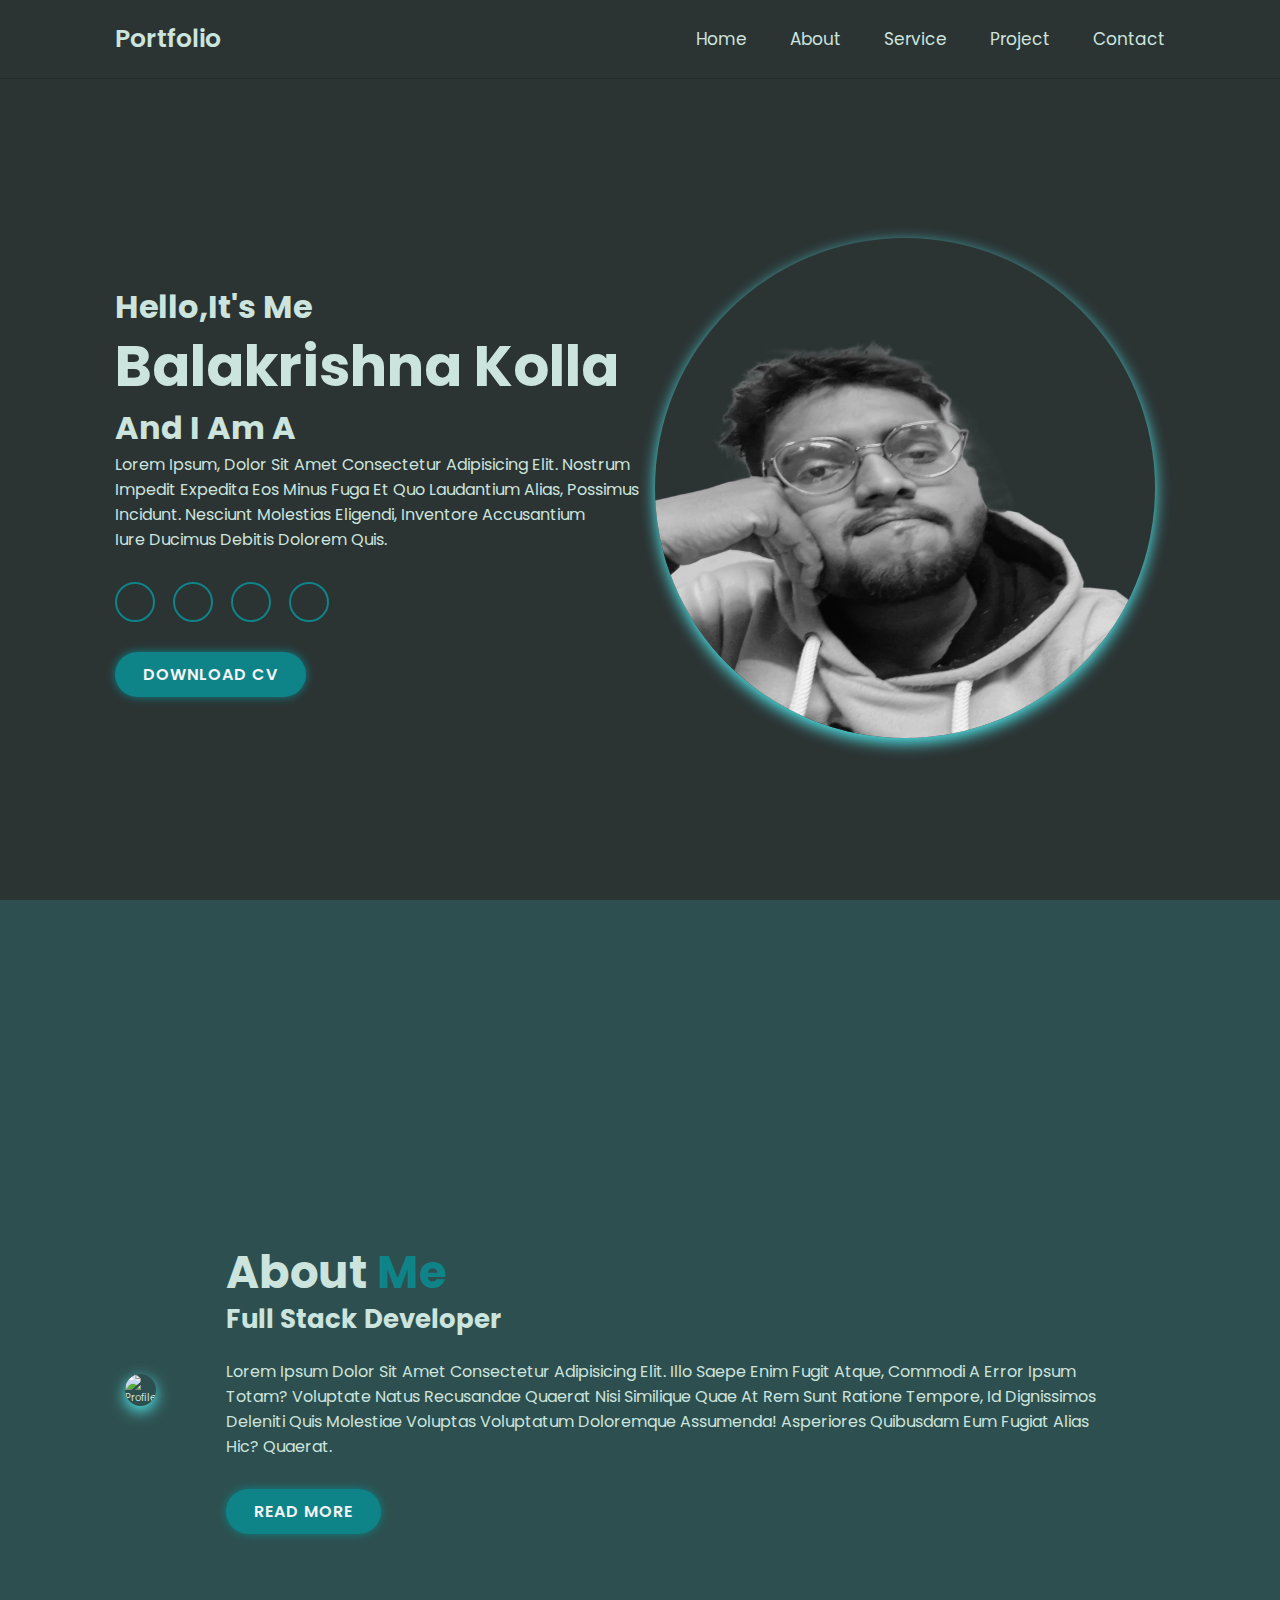
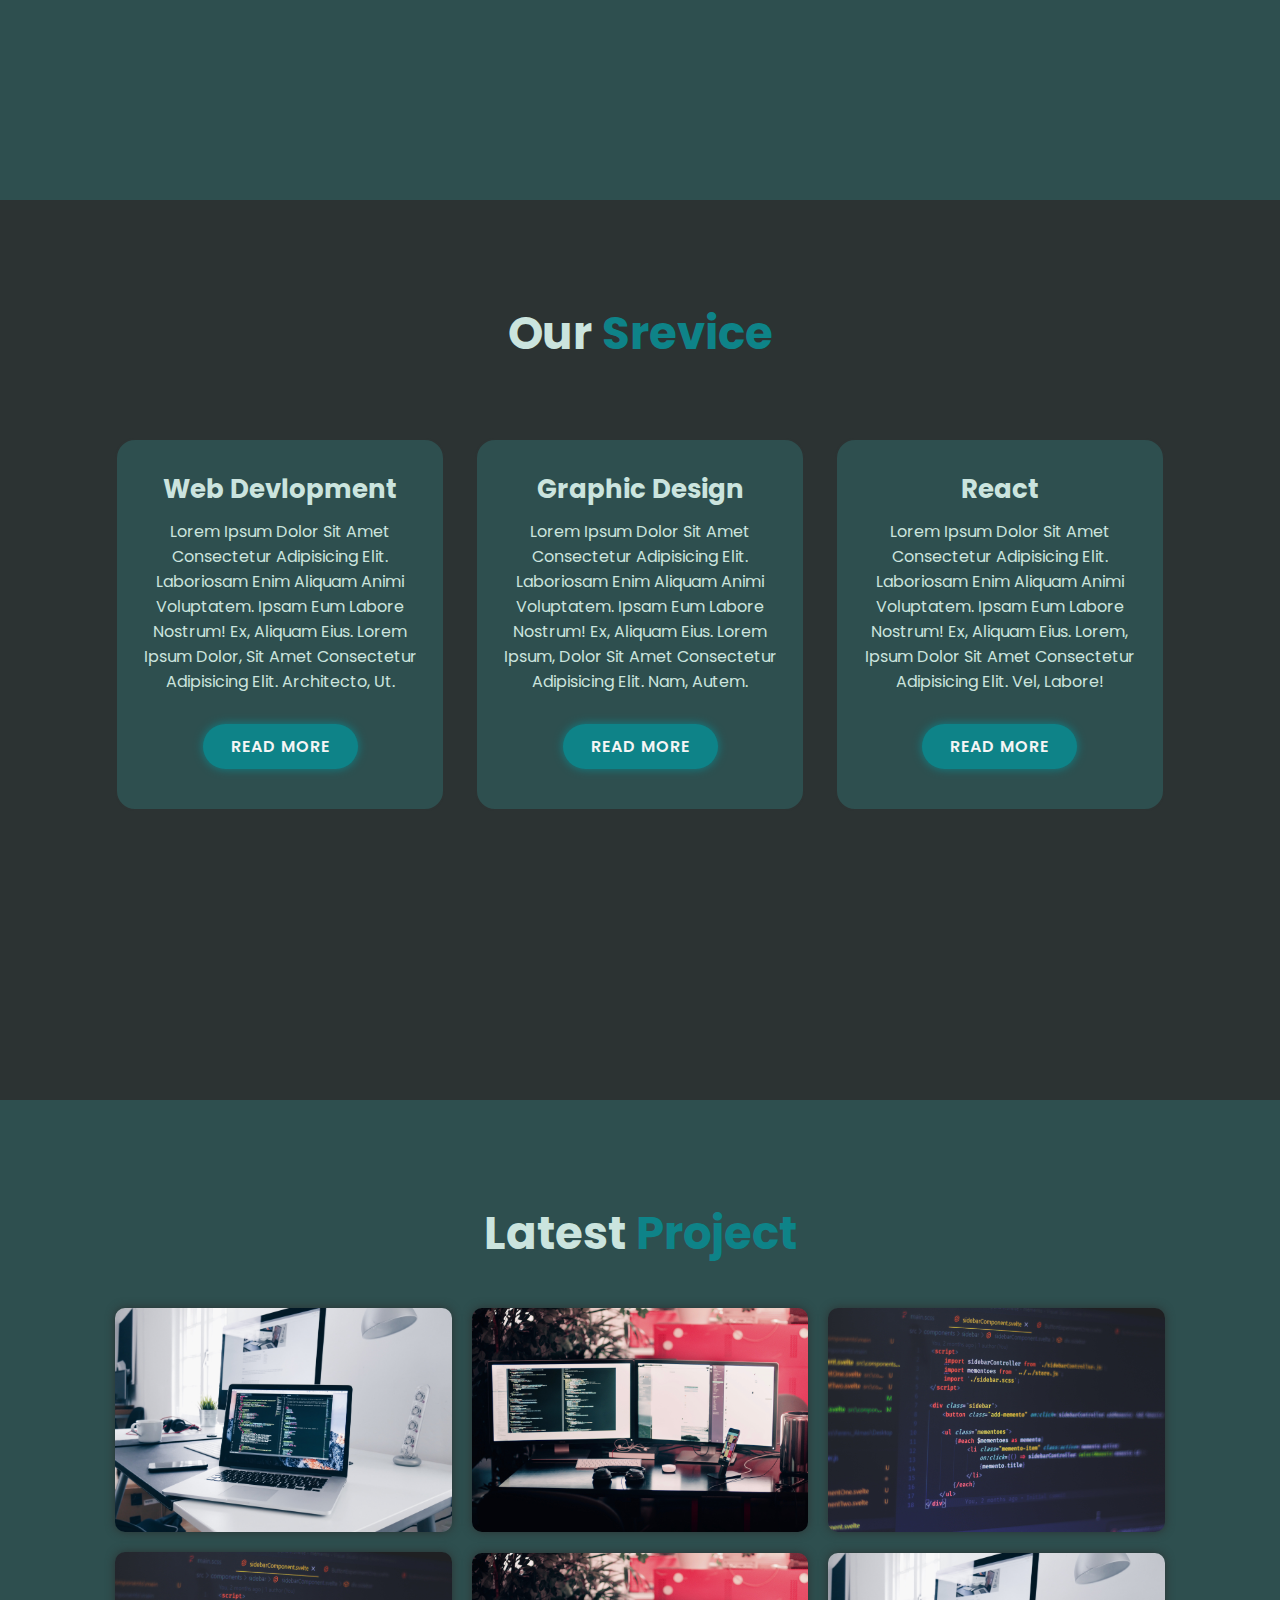
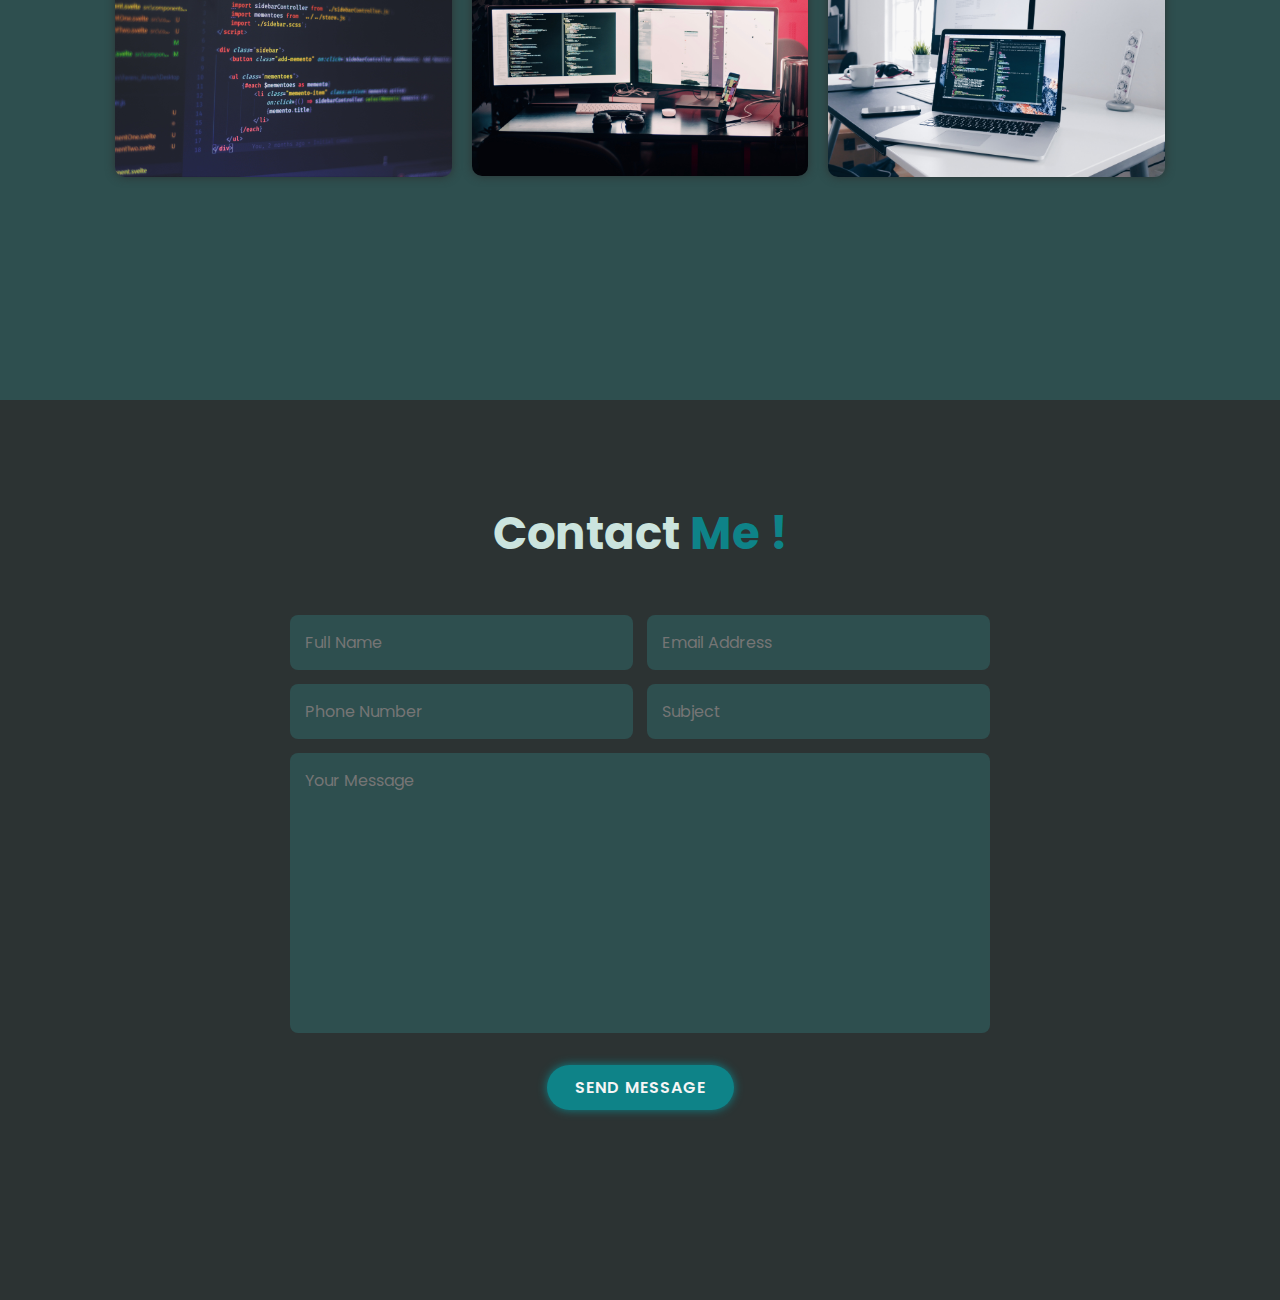
==== index.html @ 428c7adb "Add files via upload" ====
<!DOCTYPE html>
<!--[if lt IE 7]>      <html class="no-js lt-ie9 lt-ie8 lt-ie7"> <![endif]-->
<!--[if IE 7]>         <html class="no-js lt-ie9 lt-ie8"> <![endif]-->
<!--[if IE 8]>         <html class="no-js lt-ie9"> <![endif]-->
<!--[if gt IE 8]>      <html class="no-js"> <!![endif]-->
<html>
  <head>
    <meta charset="utf-8" />
    <meta http-equiv="X-UA-Compatible" content="IE=edge" />
    <title>Portfolio website</title>
    <meta name="description" content="" />
    <meta name="viewport" content="width=device-width, initial-scale=1" />
    <link rel="stylesheet" href="./style/style.css" />
    <link
      rel="stylesheet"
      href="https://unicons.iconscout.com/release/v4.0.0/css/line.css"
    />
    <link
      href="https://unpkg.com/boxicons@2.1.4/css/boxicons.min.css"
      rel="stylesheet"
    />
  </head>
  <body>
    <!-- header-section -->
    <header class="header">
      <a href="" class="logo">Portfolio</a>
      <!-- hamburger menu -->
      <i class="uil uil-bars" id="menu"></i>

      <nav class="navbar">
        <a href="#home">home</a>
        <a href="#about">about</a>
        <a href="#service">service</a>
        <a href="#project">project</a>
        <a href="#contact">contact</a>
      </nav>
    </header>

    <!-- home-section -->
    <section id="home" class="home">
      <div class="home-content">
        <h3>hello,it's me</h3>
        <h1>balakrishna kolla</h1>
        <h3>and i am a <span class="multiple-text"></span></h3>
        <p>
          Lorem ipsum, dolor sit amet consectetur adipisicing elit. Nostrum
          impedit expedita eos minus fuga et quo laudantium alias, possimus
          incidunt. Nesciunt molestias eligendi, inventore accusantium<br />
          iure ducimus debitis dolorem quis.
        </p>
        <div class="social-media">
          <a href="" target="blank"><i class="uil uil-facebook-f"></i></a>
          <a href="https://www.instagram.com/bala02670" target="blank"
            ><i class="uil uil-instagram"></i
          ></a>
          <a href="https://www.youtube.com/@Notail_" target="blank"
            ><i class="uil uil-youtube"></i
          ></a>
          <a href="https://github.com/Bala8866" target="blank"
            ><i class="uil uil-github"></i
          ></a>
        </div>
        <a
          href="./download cv/White Simple Student Cv Resume.pdf"
          target="blank"
          class="btn"
          >download cv</a
        >
      </div>
      <div class="home-image">
        <img src="./images/black.png" alt=" image" />
      </div>
    </section>

    <!-- about section  -->
    <section class="about" id="about">
      <div class="about-image">
        <img src="./images/profile.png" alt="profile" />
      </div>
      <div class="about-content">
        <h2 class="heading">about <span>me</span></h2>
        <h3>full stack developer</h3>
        <p>
          Lorem ipsum dolor sit amet consectetur adipisicing elit. Illo saepe
          enim fugit atque, commodi a error ipsum totam? Voluptate natus
          recusandae quaerat nisi similique quae at rem sunt ratione tempore, id
          dignissimos deleniti quis molestiae voluptas voluptatum doloremque
          assumenda! Asperiores quibusdam eum fugiat alias hic? Quaerat.
        </p>
        <a href="" class="btn">read more</a>
      </div>
    </section>
    <!-- srevice section  -->
    <section class="service" id="service">
      <h2 class="heading">our <span>srevice</span></h2>
      <div class="service-container">
        <!-- box-1 -->
        <div class="service-box">
          <i class="uil uil-brackets-curly"></i>
          <h3>web devlopment</h3>
          <p>
            Lorem ipsum dolor sit amet consectetur adipisicing elit. Laboriosam
            enim aliquam animi voluptatem. Ipsam eum labore nostrum! Ex, aliquam
            eius. Lorem ipsum dolor, sit amet consectetur adipisicing elit.
            Architecto, ut.
          </p>
          <a href="" class="btn">read more</a>
        </div>
        <!-- box-2 -->
        <div class="service-box">
          <i class="uil uil-scenery"></i>
          <h3>graphic design</h3>
          <p>
            Lorem ipsum dolor sit amet consectetur adipisicing elit. Laboriosam
            enim aliquam animi voluptatem. Ipsam eum labore nostrum! Ex, aliquam
            eius. Lorem ipsum, dolor sit amet consectetur adipisicing elit. Nam,
            autem.
          </p>
          <a href="" class="btn">read more</a>
        </div>
        <!-- box-3 -->
        <div class="service-box">
          <i class="uil uil-react"></i>
          <h3>react</h3>
          <p>
            Lorem ipsum dolor sit amet consectetur adipisicing elit. Laboriosam
            enim aliquam animi voluptatem. Ipsam eum labore nostrum! Ex, aliquam
            eius. Lorem, ipsum dolor sit amet consectetur adipisicing elit. Vel,
            labore!
          </p>
          <a href="" class="btn">read more</a>
        </div>
      </div>
    </section>

    <!-- protfolio section -->
    <section class="project" id="project">
      <h2 class="heading">latest <span>project</span></h2>
      <div class="project-container">
        <!-- box-1 -->
        <div class="project-box">
          <img src="./images/image1.jpg" alt="" />
          <div class="project-layer">
            <h3>web devlopment</h3>
            <p>
              Lorem ipsum dolor sit amet consectetur adipisicing elit. Ducimus,
              ipsam.
            </p>
            <a href=""><i class="uil uil-external-link-alt"></i></a>
          </div>
        </div>
        <!-- box-2 -->
        <div class="project-box">
          <img src="./images/image2.jpg" alt="" />
          <div class="project-layer">
            <h3>web devlopment</h3>
            <p>
              Lorem ipsum dolor sit amet consectetur adipisicing elit. Ducimus,
              ipsam.
            </p>
            <a href=""><i class="uil uil-external-link-alt"></i></a>
          </div>
        </div>
        <!-- box-3 -->
        <div class="project-box">
          <img src="./images/image3.jpg" alt="" />
          <div class="project-layer">
            <h3>web devlopment</h3>
            <p>
              Lorem ipsum dolor sit amet consectetur adipisicing elit. Ducimus,
              ipsam.
            </p>
            <a href=""><i class="uil uil-external-link-alt"></i></a>
          </div>
        </div>
        <!-- box-4 -->
        <div class="project-box">
          <img src="./images/image3.jpg" alt="" />
          <div class="project-layer">
            <h3>web devlopment</h3>
            <p>
              Lorem ipsum dolor sit amet consectetur adipisicing elit. Ducimus,
              ipsam.
            </p>
            <a href=""><i class="uil uil-external-link-alt"></i></a>
          </div>
        </div>
        <!-- box-5 -->
        <div class="project-box">
          <img src="./images/image2.jpg" alt="" />
          <div class="project-layer">
            <h3>web devlopment</h3>
            <p>
              Lorem ipsum dolor sit amet consectetur adipisicing elit. Ducimus,
              ipsam.
            </p>
            <a href=""><i class="uil uil-external-link-alt"></i></a>
          </div>
        </div>
        <!-- box-6 -->
        <div class="project-box">
          <img src="./images/image1.jpg" alt="" />
          <div class="project-layer">
            <h3>web devlopment</h3>
            <p>
              Lorem ipsum dolor sit amet consectetur adipisicing elit. Ducimus,
              ipsam.
            </p>
            <a href=""><i class="uil uil-external-link-alt"></i></a>
          </div>
        </div>
      </div>
    </section>

    <!-- contact-section -->
    <section class="contact" id="contact">
      <h2 class="heading">contact <span>me !</span></h2>
      <form action="1.php" method="POST">
        <div class="input-box">
          <input type="text"  name="full-name" placeholder="full name" />
          <input type="email" name="email"  placeholder="email address" />
        </div>
        <div class="input-box">
          <input type="int"  name="mobile" placeholder="phone number" />
          <input type="text" name="subject" placeholder="subject" />
        </div>
        <textarea
          name="message"
          id=""
          cols="30"
          rows="10"
          placeholder="your message"
        ></textarea>
        <input type="submit" value="send message" class="btn" />
      </form>
    </section>

    <!-- scroll animation -->
    <script src="https://unpkg.com/scrollreveal"></script>

    <!-- typed js -->
    <script src="https://cdn.jsdelivr.net/npm/typed.js@2.0.12"></script>

    <script src="./javascript/main.js" async defer></script>
  </body>
</html>
---- style/style.css ----
@import url("https://fonts.googleapis.com/css2?family=Poppins:wght@400;500;600;700&display=swap");

* {
  margin: 0;
  padding: 0;
  box-sizing: border-box;
  text-decoration: none;
  border: none;
  outline: none;
  scroll-behavior: smooth;
  text-transform: capitalize;
  font-family: "Poppins", sans-serif;
}

:root {
  --bg-color: #2c3333;
  --sec-bg-color: #2e4f4f;
  --text-color: #cbe4de;
  --main-color: #0e8388;
}
html {
  font-size: 62.5%;
}

body {
  background: var(--bg-color);
  color: var(--text-color);
}
section {
  min-height: 100vh;
  padding: 10rem 9% 2rem;
}

.header {
  position: fixed;
  top: 0;
  left: 0;
  width: 100%;
  padding: 2rem 9%;
  background-color: var(--bg-color);
  display: flex;
  justify-content: space-between;
  align-items: center;
  z-index: 100;
}
.header.sticky {
  border-bottom: 0.1rem solid rgba(0, 0, 0, 0.2);
}
.logo {
  font-size: 2.5rem;
  color: var(--text-color);
  font-weight: 600;
  cursor: pointer;
}

.navbar a {
  font-size: 1.7rem;
  color: var(--text-color);
  margin-left: 4rem;
}

.navbar a:hover {
  color: white;
}

#menu {
  font-size: 3.6rem;
  color: var(--text-color);
  display: none;
}
/* home-section */
.home {
  display: flex;
  justify-content: center;
  align-items: center;
}
.home-content h3 {
  font-size: 3.2rem;
  font-weight: 700;
}
.home-content:nth-of-type(2) {
  margin-bottom: 2rem;
}
span {
  color: var(--main-color);
}
.home-content h1 {
  font-size: 5.6rem;
  font-size: 700;
  line-height: 1.3;
}
.home-content p {
  font-size: 1.6rem;
}
.social-media a {
  display: inline-flex;
  justify-content: center;
  align-items: center;
  width: 4rem;
  height: 4rem;
  background: transparent;
  border: 0.2rem solid var(--main-color);
  border-radius: 50%;
  font-size: 2rem;
  color: var(--text-color);
  margin: 3rem 1.5rem 3rem 0;
  transition: 0.5s ease;
}
.social-media a:hover {
  background: var(--main-color);
  color: white;
  box-shadow: 0 0 1rem var(--main-color);
}
.home-image img {
  width: 500px;
  height: 500px;
  border-radius: 50%;
  box-shadow: hsl(182, 84%, 63%) 0px 5px 15px;
  margin: 10px;
  animation: floatImage 4s ease-in-out infinite;
}
@keyframes floatImage {
  0% {
    transform: translateY(0);
  }
  50% {
    transform: translateY(-2.4rem);
  }
  100% {
    transform: translateY(0);
  }
}
.btn {
  display: inline-block;
  padding: 1rem 2.8rem;
  background: var(--main-color);
  border-radius: 4rem;
  box-shadow: 0 0 1rem var(--main-color);
  font-size: 1.6rem;
  color: whitesmoke;
  letter-spacing: 0.1rem;
  font-weight: 600;
  text-transform: uppercase;
}
.btn:hover {
  box-shadow: none;
}
/* about section */
.about {
  display: flex;
  justify-content: center;
  align-items: center;
  gap: 2rem;
  background: var(--sec-bg-color);
}
.about-image img {
  width: 500px;
  height: 500px;
  border-radius: 50%;
  box-shadow: hsl(182, 84%, 63%) 0px 5px 15px;
  margin: 10px;
}
.heading {
  text-align: center;
  font-size: 4.5rem;
}
.about-content {
  padding: 4rem;
}
.about-content h2 {
  text-align: left;
  line-height: 1.2;
}
.about-content h3 {
  font-size: 2.6rem;
}
.about-content p {
  font-size: 1.6rem;
  margin: 2rem 0 3rem;
}
/* service */
.service .heading {
  margin-bottom: 7rem;
}

.service h2 {
  margin-bottom: 2rem;
}
.service-container {
  display: flex;
  justify-content: center;
  align-items: center;
  flex-wrap: wrap;
  gap: 3rem;
}
.service-container .service-box {
  flex: 1 1 30rem;
  background: var(--sec-bg-color);
  padding: 3rem 2rem 4rem;
  border-radius: 2rem;
  text-align: center;
  border: 0.2rem solid var(--bg-color);
  transition: 0.5s ease;
}
.service-container .service-box:hover {
  box-shadow: var(--main-color) 0px 5px 15px;
  transform: scale(1.02);
}

.service-box i {
  font-size: 7rem;
  color: var(--main-color);
}
.service-box h3 {
  font-size: 2.6rem;
}
.service-box p {
  font-size: 1.6rem;
  margin: 1rem 0 3rem;
}

/* project -section */
.project {
  background: var(--sec-bg-color);
}
.project h2 {
  margin-bottom: 4rem;
}
.project-container {
  display: grid;
  grid-template-columns: repeat(3, 1fr);
  align-items: center;
  gap: 2rem;
  margin-bottom: 5rem;
}
.project-container .project-box {
  position: relative;
  border-radius: 1rem;
  box-shadow: 0 0 1rem var(--bg-color);
  overflow: hidden;
  display: flex;
}
.project-box img {
  width: 100%;
  transition: 0.5s ease;
}
.project-box:hover img {
  transform: scale(1.1);
}

.project-box .project-layer {
  position: absolute;
  bottom: 0;
  left: 0;
  width: 100%;
  height: 100%;
  background: linear-gradient(rgba(0, 0, 0, 0.1), var(--main-color));
  display: flex;
  justify-content: center;
  align-items: center;
  flex-direction: column;
  text-align: center;
  padding: 0 4rem;
  transform: translateY(100%);
  transition: 0.5s ease;
}
.project-box:hover .project-layer {
  transform: translateY(0%);
}

.project-layer h3 {
  font-size: 3rem;
}

.project-layer p {
  font-size: 1.6rem;
  margin: 0.3rem 0 3rem;
}

.project-layer a {
  display: inline-flex;
  justify-content: center;
  align-items: center;
  width: 5rem;
  height: 5rem;
  background: var(--text-color);
  border-radius: 50%;
}
.project-layer a i {
  font-size: 2rem;
  color: var(--sec-bg-color);
}
/* contact - section */

.contact h2 {
  margin-bottom: 4rem;
}

.contact form {
  max-width: 70rem;
  margin: 1rem auto;
  text-align: center;
  margin-bottom: 3rem;
}

.contact form .input-box {
  display: flex;
  justify-content: space-between;
  flex-wrap: wrap;
}
.contact form .input-box input,
.contact form textarea {
  width: 100%;
  padding: 1.5rem;
  font-size: 1.6rem;
  color: var(--text-color);
  background-color: var(--sec-bg-color);
  border-radius: 0.8rem;
  margin: 0.7rem 0;
}
.contact form .input-box input {
  width: 49%;
}
.contact form textarea {
  resize: none;
}
.contact form .btn {
  margin-top: 2rem;
  cursor: pointer;
}

/* breakdown points */

@media (max-width: 1200px) {
  html {
    font-size: 55%;
  }
}

@media (max-width: 991px) {
  .header {
    padding: 2rem 3%;
  }

  section {
    padding: 10rem 3% 2rem;
  }

  .service {
    padding: 7rem;
  }
  .project {
    padding-bottom: 7rem;
  }

  .contact {
    min-height: auto;
  }
}

@media (max-width: 894px) {
  #menu {
    display: block;
  }
  .navbar {
    position: absolute;
    top: 100%;
    left: 0;
    width: 100%;
    padding: 1rem 3%;
    background-color: var(--bg-color);
    border-top: 0.1rem solid rgba(0, 0, 0, 0.2);
    box-shadow: 0 0.5rem 1rem rgba(0, 0, 0, 0.2);
    display: none;
  }
  .navbar.active {
    display: block;
  }
  .navbar a {
    display: block;
    font-size: 2rem;
    margin: 3rem 0;
  }

  .home {
    flex-direction: column;
  }
  .home-content h3 {
    font-size: 2.6rem;
  }
  .home-content h1 {
    font-size: 5rem;
  }
  .home img {
    width: 70vw;
    margin-top: 4rem;
  }

  .about {
    flex-direction: column-reverse;
  }
  .about img {
    display: none;
  }

  .service {
    margin-bottom: 3rem;
  }
  .service h2 {
    margin-top: 2rem;
  }

  .project h2 {
    margin-bottom: 3rem;
  }
  .project-container {
    grid-template-columns: repeat(2, 1fr);
  }
}

@media (max-width: 577px) {
  .project-container {
    padding: 2rem;
    grid-template-columns: 1fr;
  }
}

@media (max-width: 450px) {
  html {
    font-size: 50%;
  }

  .contact form .input-box input {
    width: 100%;
  }
}
@media (max-width: 360px) {
  .home-image img {
    display: none;
  }
}
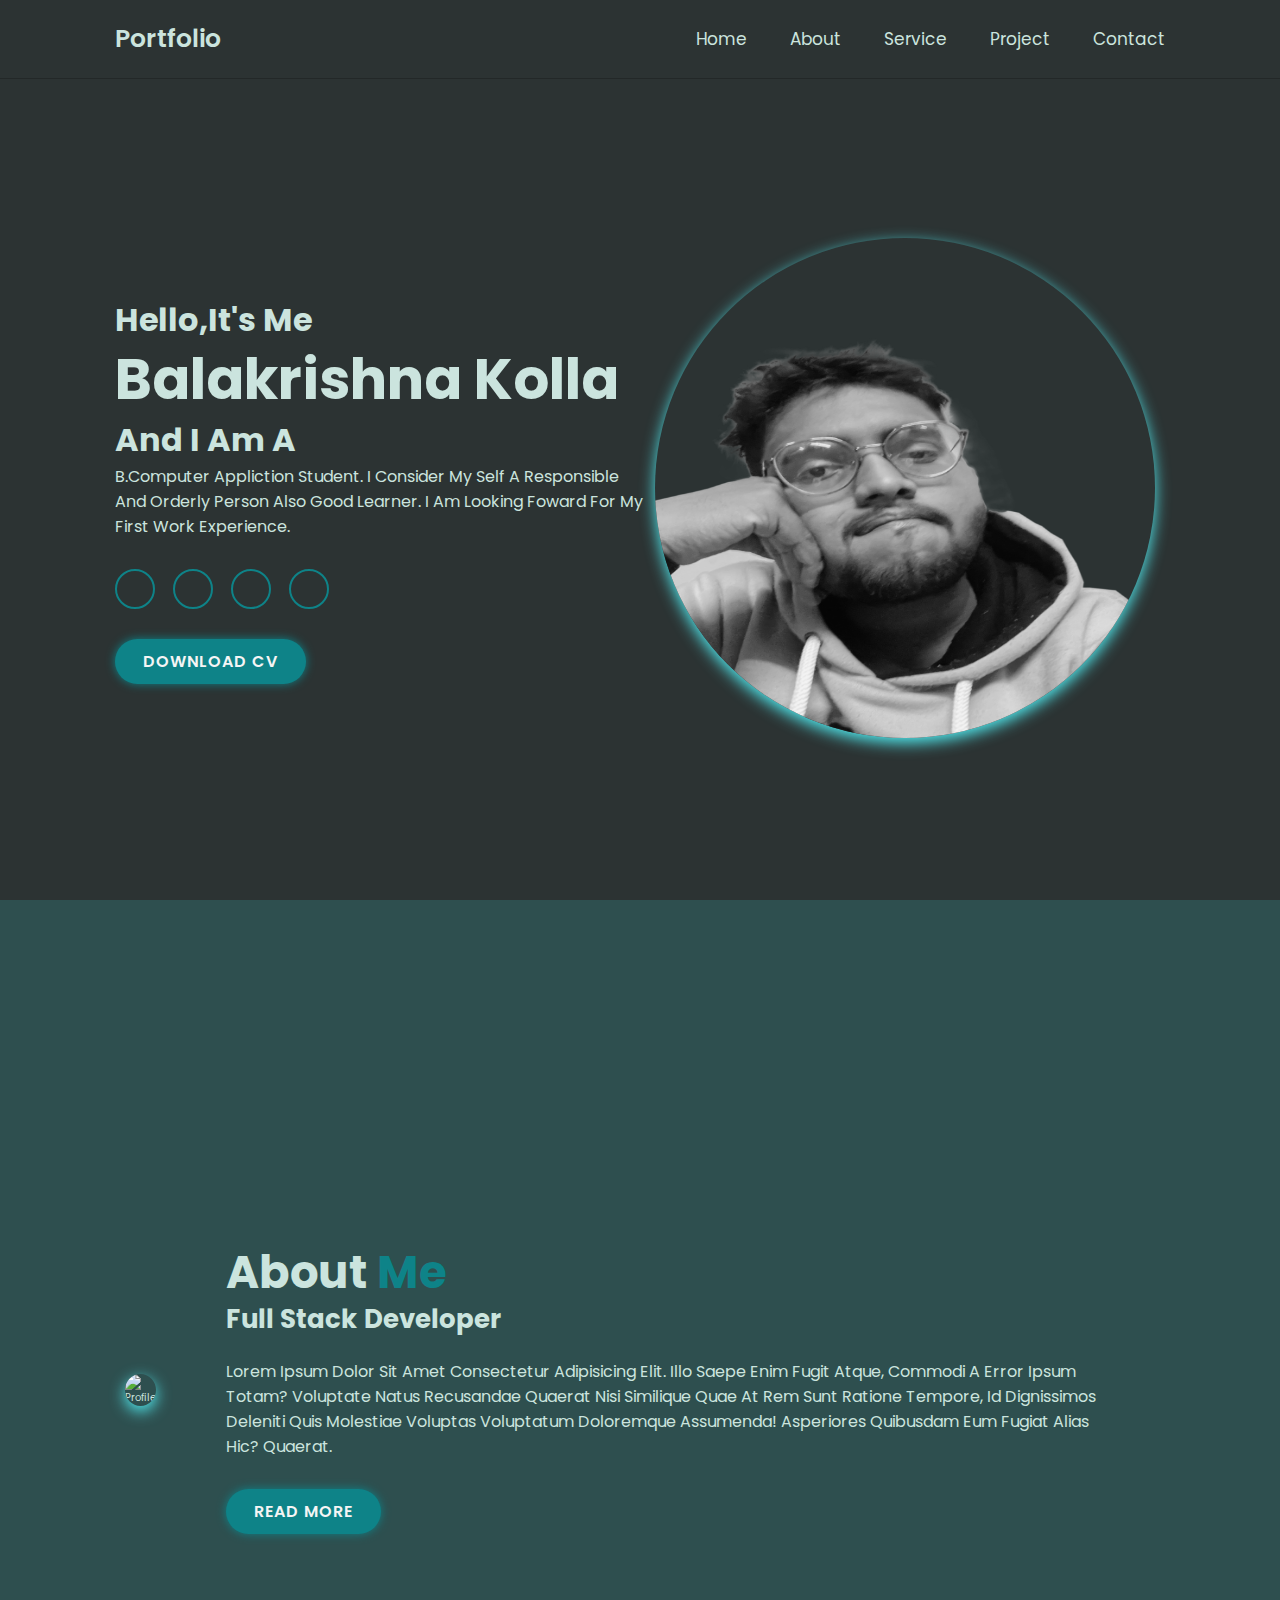
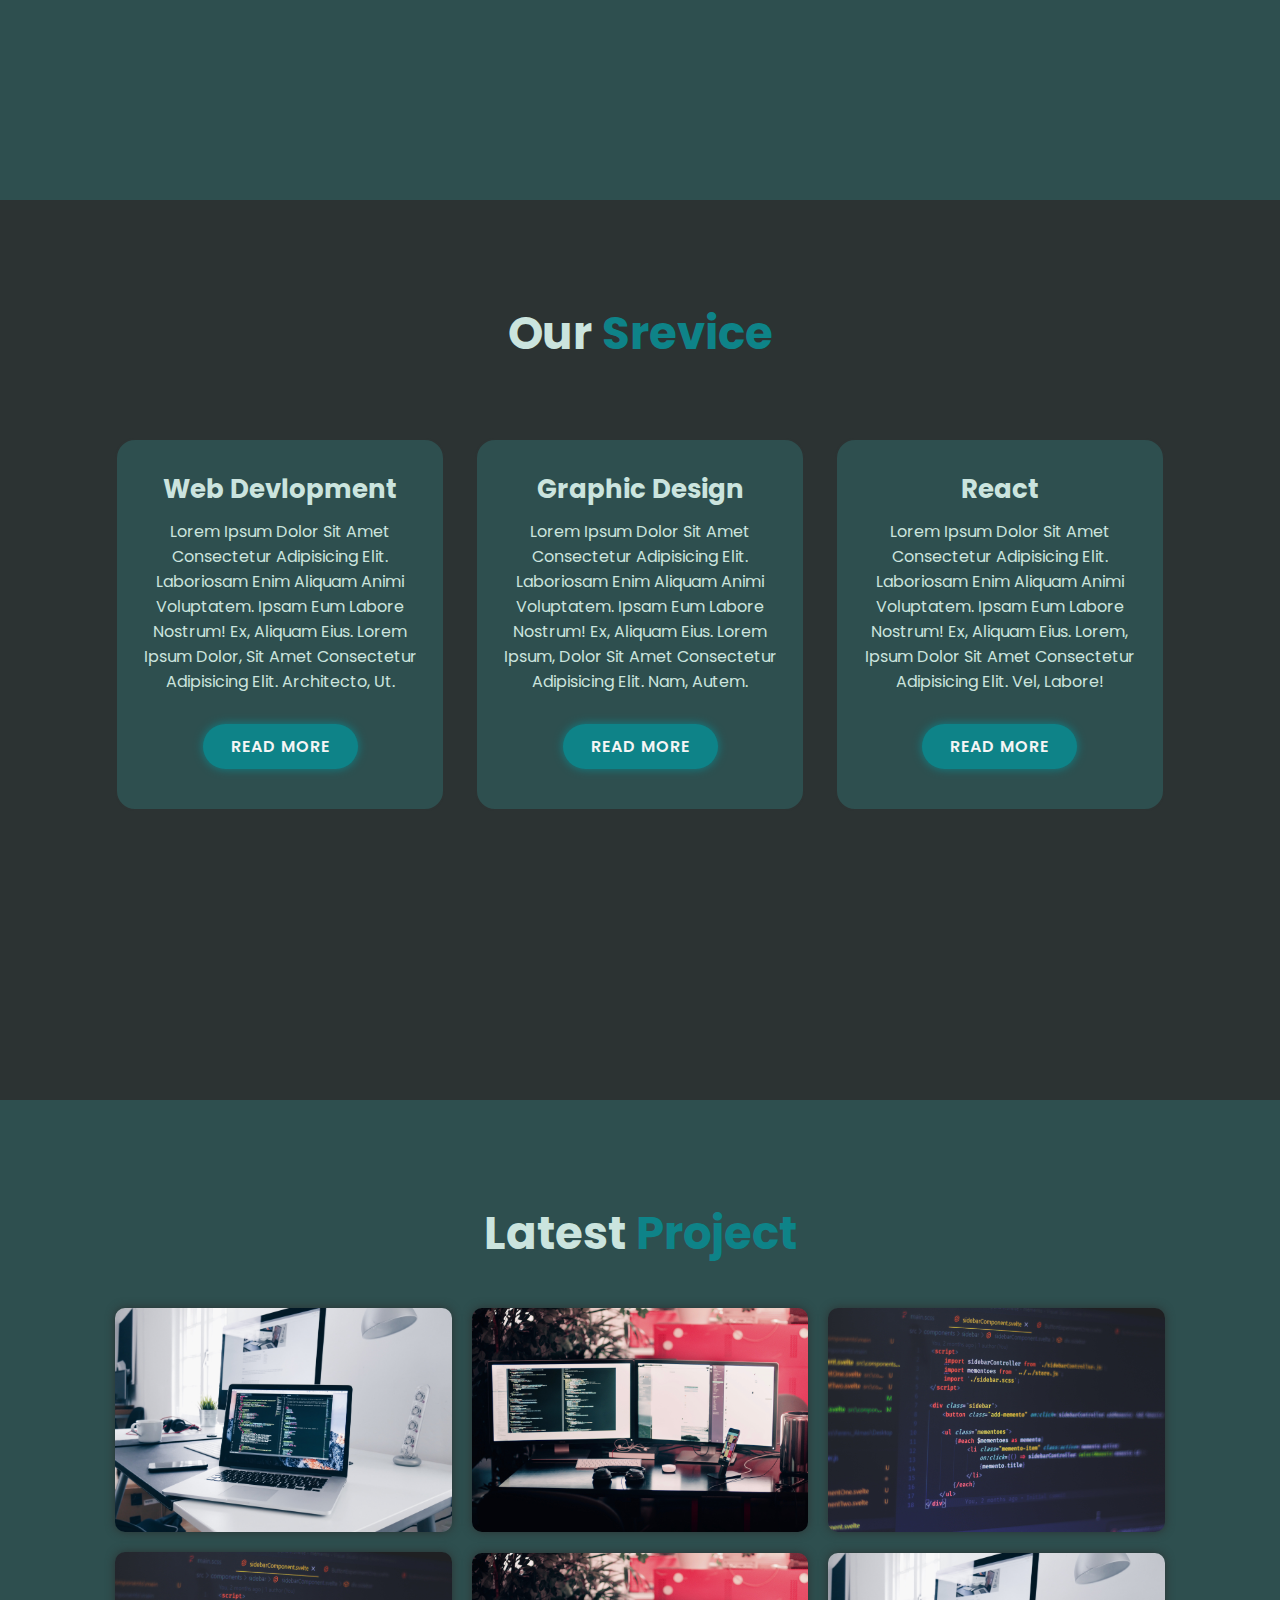
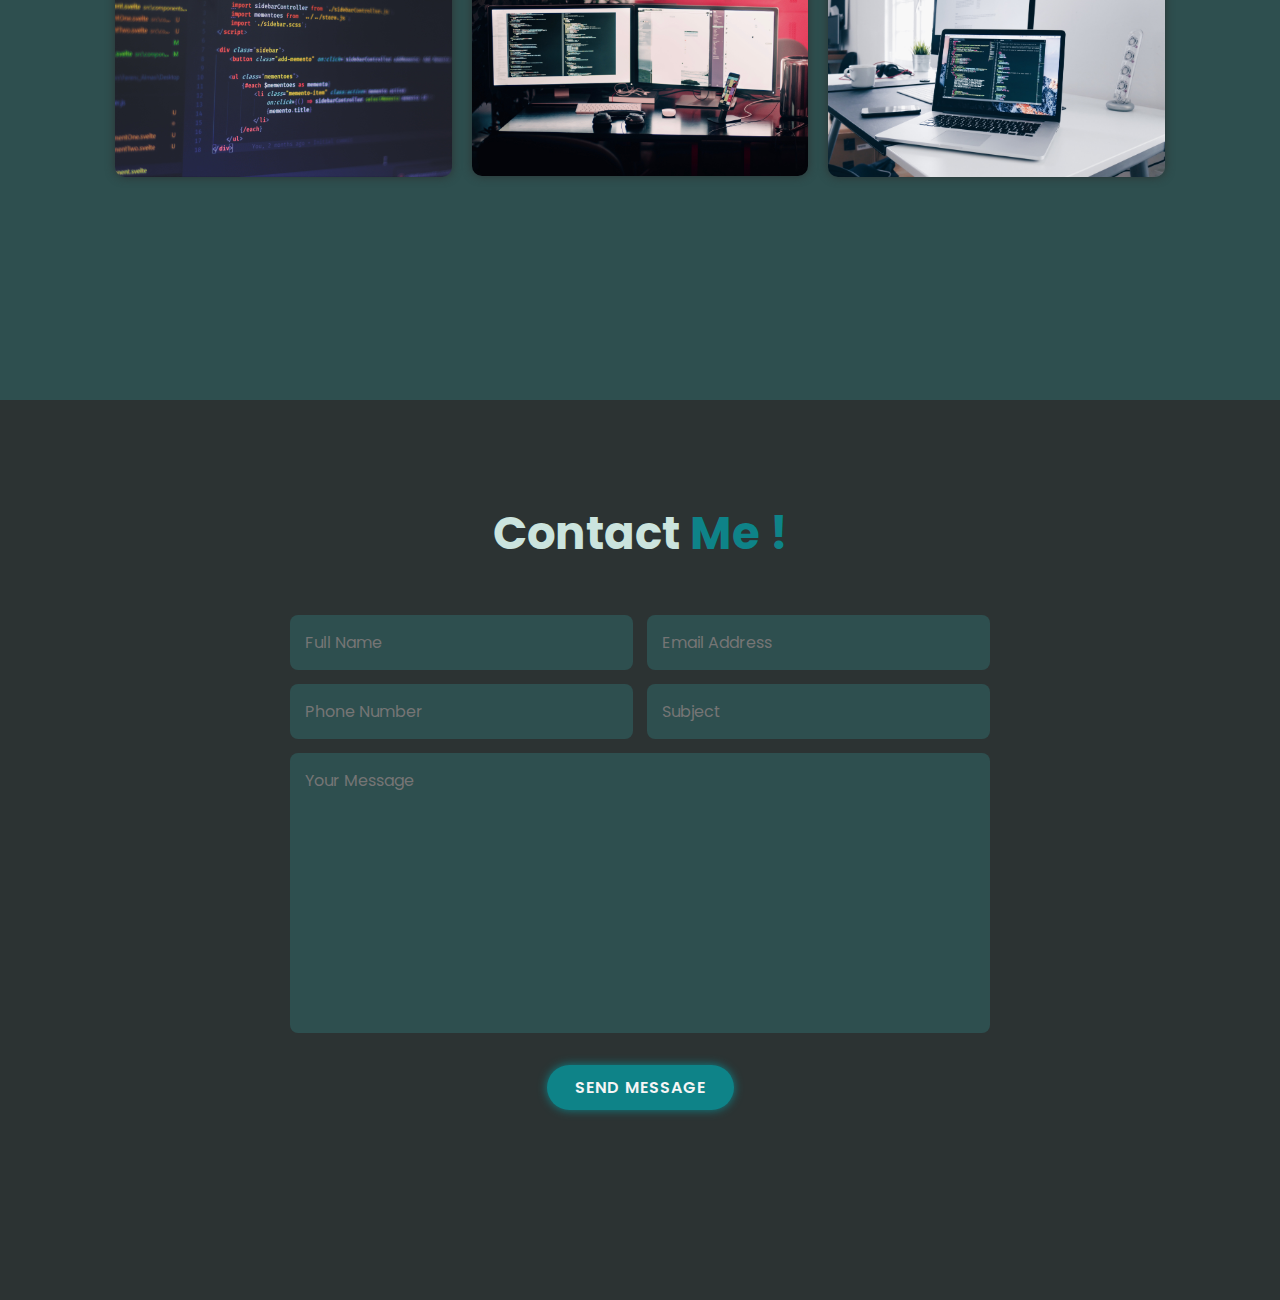
==== commit f7cda0ed: "added  my introduction" ====
--- a/index.html
+++ b/index.html
@@ -4,243 +4,229 @@
 <!--[if IE 8]>         <html class="no-js lt-ie9"> <![endif]-->
 <!--[if gt IE 8]>      <html class="no-js"> <!![endif]-->
 <html>
-  <head>
-    <meta charset="utf-8" />
-    <meta http-equiv="X-UA-Compatible" content="IE=edge" />
-    <title>Portfolio website</title>
-    <meta name="description" content="" />
-    <meta name="viewport" content="width=device-width, initial-scale=1" />
-    <link rel="stylesheet" href="./style/style.css" />
-    <link
-      rel="stylesheet"
-      href="https://unicons.iconscout.com/release/v4.0.0/css/line.css"
-    />
-    <link
-      href="https://unpkg.com/boxicons@2.1.4/css/boxicons.min.css"
-      rel="stylesheet"
-    />
-  </head>
-  <body>
-    <!-- header-section -->
-    <header class="header">
-      <a href="" class="logo">Portfolio</a>
-      <!-- hamburger menu -->
-      <i class="uil uil-bars" id="menu"></i>
-
-      <nav class="navbar">
-        <a href="#home">home</a>
-        <a href="#about">about</a>
-        <a href="#service">service</a>
-        <a href="#project">project</a>
-        <a href="#contact">contact</a>
-      </nav>
-    </header>
-
-    <!-- home-section -->
-    <section id="home" class="home">
-      <div class="home-content">
-        <h3>hello,it's me</h3>
-        <h1>balakrishna kolla</h1>
-        <h3>and i am a <span class="multiple-text"></span></h3>
+
+<head>
+  <meta charset="utf-8" />
+  <meta http-equiv="X-UA-Compatible" content="IE=edge" />
+  <title>Portfolio website</title>
+  <meta name="description" content="" />
+  <meta name="viewport" content="width=device-width, initial-scale=1" />
+  <link rel="stylesheet" href="./style/style.css" />
+  <link rel="stylesheet" href="https://unicons.iconscout.com/release/v4.0.0/css/line.css" />
+  <link href="https://unpkg.com/boxicons@2.1.4/css/boxicons.min.css" rel="stylesheet" />
+</head>
+
+<body>
+  <!-- header-section -->
+  <header class="header">
+    <a href="" class="logo">Portfolio</a>
+    <!-- hamburger menu -->
+    <i class="uil uil-bars" id="menu"></i>
+
+    <nav class="navbar">
+      <a href="#home">home</a>
+      <a href="#about">about</a>
+      <a href="#service">service</a>
+      <a href="#project">project</a>
+      <a href="#contact">contact</a>
+    </nav>
+  </header>
+
+  <!-- home-section -->
+  <section id="home" class="home">
+    <div class="home-content">
+      <h3>hello,it's me</h3>
+      <h1>balakrishna kolla</h1>
+      <h3>and i am a <span class="multiple-text"></span></h3>
+      <p>
+        B.computer appliction
+        student.
+        I consider my self a
+        responsible and orderly
+        person also good
+        learner.
+        I am looking foward for
+        my first work
+        experience.
+
+      </p>
+      <div class="social-media">
+        <a href="" target="blank"><i class="uil uil-facebook-f"></i></a>
+        <a href="https://www.instagram.com/bala02670" target="blank"><i class="uil uil-instagram"></i></a>
+        <a href="https://www.youtube.com/@Notail_" target="blank"><i class="uil uil-youtube"></i></a>
+        <a href="https://github.com/Bala8866" target="blank"><i class="uil uil-github"></i></a>
+      </div>
+      <a href="./download cv/White Simple Student Cv Resume.pdf" target="blank" class="btn">download cv</a>
+    </div>
+    <div class="home-image">
+      <img src="./images/black.png" alt=" image" />
+    </div>
+  </section>
+
+  <!-- about section  -->
+  <section class="about" id="about">
+    <div class="about-image">
+      <img src="./images/profile.png" alt="profile" />
+    </div>
+    <div class="about-content">
+      <h2 class="heading">about <span>me</span></h2>
+      <h3>full stack developer</h3>
+      <p>
+        Lorem ipsum dolor sit amet consectetur adipisicing elit. Illo saepe
+        enim fugit atque, commodi a error ipsum totam? Voluptate natus
+        recusandae quaerat nisi similique quae at rem sunt ratione tempore, id
+        dignissimos deleniti quis molestiae voluptas voluptatum doloremque
+        assumenda! Asperiores quibusdam eum fugiat alias hic? Quaerat.
+      </p>
+      <a href="" class="btn">read more</a>
+    </div>
+  </section>
+  <!-- srevice section  -->
+  <section class="service" id="service">
+    <h2 class="heading">our <span>srevice</span></h2>
+    <div class="service-container">
+      <!-- box-1 -->
+      <div class="service-box">
+        <i class="uil uil-brackets-curly"></i>
+        <h3>web devlopment</h3>
         <p>
-          Lorem ipsum, dolor sit amet consectetur adipisicing elit. Nostrum
-          impedit expedita eos minus fuga et quo laudantium alias, possimus
-          incidunt. Nesciunt molestias eligendi, inventore accusantium<br />
-          iure ducimus debitis dolorem quis.
-        </p>
-        <div class="social-media">
-          <a href="" target="blank"><i class="uil uil-facebook-f"></i></a>
-          <a href="https://www.instagram.com/bala02670" target="blank"
-            ><i class="uil uil-instagram"></i
-          ></a>
-          <a href="https://www.youtube.com/@Notail_" target="blank"
-            ><i class="uil uil-youtube"></i
-          ></a>
-          <a href="https://github.com/Bala8866" target="blank"
-            ><i class="uil uil-github"></i
-          ></a>
-        </div>
-        <a
-          href="./download cv/White Simple Student Cv Resume.pdf"
-          target="blank"
-          class="btn"
-          >download cv</a
-        >
-      </div>
-      <div class="home-image">
-        <img src="./images/black.png" alt=" image" />
-      </div>
-    </section>
-
-    <!-- about section  -->
-    <section class="about" id="about">
-      <div class="about-image">
-        <img src="./images/profile.png" alt="profile" />
-      </div>
-      <div class="about-content">
-        <h2 class="heading">about <span>me</span></h2>
-        <h3>full stack developer</h3>
-        <p>
-          Lorem ipsum dolor sit amet consectetur adipisicing elit. Illo saepe
-          enim fugit atque, commodi a error ipsum totam? Voluptate natus
-          recusandae quaerat nisi similique quae at rem sunt ratione tempore, id
-          dignissimos deleniti quis molestiae voluptas voluptatum doloremque
-          assumenda! Asperiores quibusdam eum fugiat alias hic? Quaerat.
+          Lorem ipsum dolor sit amet consectetur adipisicing elit. Laboriosam
+          enim aliquam animi voluptatem. Ipsam eum labore nostrum! Ex, aliquam
+          eius. Lorem ipsum dolor, sit amet consectetur adipisicing elit.
+          Architecto, ut.
         </p>
         <a href="" class="btn">read more</a>
       </div>
-    </section>
-    <!-- srevice section  -->
-    <section class="service" id="service">
-      <h2 class="heading">our <span>srevice</span></h2>
-      <div class="service-container">
-        <!-- box-1 -->
-        <div class="service-box">
-          <i class="uil uil-brackets-curly"></i>
-          <h3>web devlopment</h3>
-          <p>
-            Lorem ipsum dolor sit amet consectetur adipisicing elit. Laboriosam
-            enim aliquam animi voluptatem. Ipsam eum labore nostrum! Ex, aliquam
-            eius. Lorem ipsum dolor, sit amet consectetur adipisicing elit.
-            Architecto, ut.
-          </p>
-          <a href="" class="btn">read more</a>
-        </div>
-        <!-- box-2 -->
-        <div class="service-box">
-          <i class="uil uil-scenery"></i>
-          <h3>graphic design</h3>
-          <p>
-            Lorem ipsum dolor sit amet consectetur adipisicing elit. Laboriosam
-            enim aliquam animi voluptatem. Ipsam eum labore nostrum! Ex, aliquam
-            eius. Lorem ipsum, dolor sit amet consectetur adipisicing elit. Nam,
-            autem.
-          </p>
-          <a href="" class="btn">read more</a>
-        </div>
-        <!-- box-3 -->
-        <div class="service-box">
-          <i class="uil uil-react"></i>
-          <h3>react</h3>
-          <p>
-            Lorem ipsum dolor sit amet consectetur adipisicing elit. Laboriosam
-            enim aliquam animi voluptatem. Ipsam eum labore nostrum! Ex, aliquam
-            eius. Lorem, ipsum dolor sit amet consectetur adipisicing elit. Vel,
-            labore!
-          </p>
-          <a href="" class="btn">read more</a>
-        </div>
-      </div>
-    </section>
-
-    <!-- protfolio section -->
-    <section class="project" id="project">
-      <h2 class="heading">latest <span>project</span></h2>
-      <div class="project-container">
-        <!-- box-1 -->
-        <div class="project-box">
-          <img src="./images/image1.jpg" alt="" />
-          <div class="project-layer">
-            <h3>web devlopment</h3>
-            <p>
-              Lorem ipsum dolor sit amet consectetur adipisicing elit. Ducimus,
-              ipsam.
-            </p>
-            <a href=""><i class="uil uil-external-link-alt"></i></a>
-          </div>
-        </div>
-        <!-- box-2 -->
-        <div class="project-box">
-          <img src="./images/image2.jpg" alt="" />
-          <div class="project-layer">
-            <h3>web devlopment</h3>
-            <p>
-              Lorem ipsum dolor sit amet consectetur adipisicing elit. Ducimus,
-              ipsam.
-            </p>
-            <a href=""><i class="uil uil-external-link-alt"></i></a>
-          </div>
-        </div>
-        <!-- box-3 -->
-        <div class="project-box">
-          <img src="./images/image3.jpg" alt="" />
-          <div class="project-layer">
-            <h3>web devlopment</h3>
-            <p>
-              Lorem ipsum dolor sit amet consectetur adipisicing elit. Ducimus,
-              ipsam.
-            </p>
-            <a href=""><i class="uil uil-external-link-alt"></i></a>
-          </div>
-        </div>
-        <!-- box-4 -->
-        <div class="project-box">
-          <img src="./images/image3.jpg" alt="" />
-          <div class="project-layer">
-            <h3>web devlopment</h3>
-            <p>
-              Lorem ipsum dolor sit amet consectetur adipisicing elit. Ducimus,
-              ipsam.
-            </p>
-            <a href=""><i class="uil uil-external-link-alt"></i></a>
-          </div>
-        </div>
-        <!-- box-5 -->
-        <div class="project-box">
-          <img src="./images/image2.jpg" alt="" />
-          <div class="project-layer">
-            <h3>web devlopment</h3>
-            <p>
-              Lorem ipsum dolor sit amet consectetur adipisicing elit. Ducimus,
-              ipsam.
-            </p>
-            <a href=""><i class="uil uil-external-link-alt"></i></a>
-          </div>
-        </div>
-        <!-- box-6 -->
-        <div class="project-box">
-          <img src="./images/image1.jpg" alt="" />
-          <div class="project-layer">
-            <h3>web devlopment</h3>
-            <p>
-              Lorem ipsum dolor sit amet consectetur adipisicing elit. Ducimus,
-              ipsam.
-            </p>
-            <a href=""><i class="uil uil-external-link-alt"></i></a>
-          </div>
-        </div>
-      </div>
-    </section>
-
-    <!-- contact-section -->
-    <section class="contact" id="contact">
-      <h2 class="heading">contact <span>me !</span></h2>
-      <form action="1.php" method="POST">
-        <div class="input-box">
-          <input type="text"  name="full-name" placeholder="full name" />
-          <input type="email" name="email"  placeholder="email address" />
-        </div>
-        <div class="input-box">
-          <input type="int"  name="mobile" placeholder="phone number" />
-          <input type="text" name="subject" placeholder="subject" />
-        </div>
-        <textarea
-          name="message"
-          id=""
-          cols="30"
-          rows="10"
-          placeholder="your message"
-        ></textarea>
-        <input type="submit" value="send message" class="btn" />
-      </form>
-    </section>
-
-    <!-- scroll animation -->
-    <script src="https://unpkg.com/scrollreveal"></script>
-
-    <!-- typed js -->
-    <script src="https://cdn.jsdelivr.net/npm/typed.js@2.0.12"></script>
-
-    <script src="./javascript/main.js" async defer></script>
-  </body>
-</html>
+      <!-- box-2 -->
+      <div class="service-box">
+        <i class="uil uil-scenery"></i>
+        <h3>graphic design</h3>
+        <p>
+          Lorem ipsum dolor sit amet consectetur adipisicing elit. Laboriosam
+          enim aliquam animi voluptatem. Ipsam eum labore nostrum! Ex, aliquam
+          eius. Lorem ipsum, dolor sit amet consectetur adipisicing elit. Nam,
+          autem.
+        </p>
+        <a href="" class="btn">read more</a>
+      </div>
+      <!-- box-3 -->
+      <div class="service-box">
+        <i class="uil uil-react"></i>
+        <h3>react</h3>
+        <p>
+          Lorem ipsum dolor sit amet consectetur adipisicing elit. Laboriosam
+          enim aliquam animi voluptatem. Ipsam eum labore nostrum! Ex, aliquam
+          eius. Lorem, ipsum dolor sit amet consectetur adipisicing elit. Vel,
+          labore!
+        </p>
+        <a href="" class="btn">read more</a>
+      </div>
+    </div>
+  </section>
+
+  <!-- protfolio section -->
+  <section class="project" id="project">
+    <h2 class="heading">latest <span>project</span></h2>
+    <div class="project-container">
+      <!-- box-1 -->
+      <div class="project-box">
+        <img src="./images/image1.jpg" alt="" />
+        <div class="project-layer">
+          <h3>web devlopment</h3>
+          <p>
+            Lorem ipsum dolor sit amet consectetur adipisicing elit. Ducimus,
+            ipsam.
+          </p>
+          <a href=""><i class="uil uil-external-link-alt"></i></a>
+        </div>
+      </div>
+      <!-- box-2 -->
+      <div class="project-box">
+        <img src="./images/image2.jpg" alt="" />
+        <div class="project-layer">
+          <h3>web devlopment</h3>
+          <p>
+            Lorem ipsum dolor sit amet consectetur adipisicing elit. Ducimus,
+            ipsam.
+          </p>
+          <a href=""><i class="uil uil-external-link-alt"></i></a>
+        </div>
+      </div>
+      <!-- box-3 -->
+      <div class="project-box">
+        <img src="./images/image3.jpg" alt="" />
+        <div class="project-layer">
+          <h3>web devlopment</h3>
+          <p>
+            Lorem ipsum dolor sit amet consectetur adipisicing elit. Ducimus,
+            ipsam.
+          </p>
+          <a href=""><i class="uil uil-external-link-alt"></i></a>
+        </div>
+      </div>
+      <!-- box-4 -->
+      <div class="project-box">
+        <img src="./images/image3.jpg" alt="" />
+        <div class="project-layer">
+          <h3>web devlopment</h3>
+          <p>
+            Lorem ipsum dolor sit amet consectetur adipisicing elit. Ducimus,
+            ipsam.
+          </p>
+          <a href=""><i class="uil uil-external-link-alt"></i></a>
+        </div>
+      </div>
+      <!-- box-5 -->
+      <div class="project-box">
+        <img src="./images/image2.jpg" alt="" />
+        <div class="project-layer">
+          <h3>web devlopment</h3>
+          <p>
+            Lorem ipsum dolor sit amet consectetur adipisicing elit. Ducimus,
+            ipsam.
+          </p>
+          <a href=""><i class="uil uil-external-link-alt"></i></a>
+        </div>
+      </div>
+      <!-- box-6 -->
+      <div class="project-box">
+        <img src="./images/image1.jpg" alt="" />
+        <div class="project-layer">
+          <h3>web devlopment</h3>
+          <p>
+            Lorem ipsum dolor sit amet consectetur adipisicing elit. Ducimus,
+            ipsam.
+          </p>
+          <a href=""><i class="uil uil-external-link-alt"></i></a>
+        </div>
+      </div>
+    </div>
+  </section>
+
+  <!-- contact-section -->
+  <section class="contact" id="contact">
+    <h2 class="heading">contact <span>me !</span></h2>
+    <form action="1.php" method="POST">
+      <div class="input-box">
+        <input type="text" name="full-name" placeholder="full name" />
+        <input type="email" name="email" placeholder="email address" />
+      </div>
+      <div class="input-box">
+        <input type="int" name="mobile" placeholder="phone number" />
+        <input type="text" name="subject" placeholder="subject" />
+      </div>
+      <textarea name="message" id="" cols="30" rows="10" placeholder="your message"></textarea>
+      <input type="submit" value="send message" class="btn" />
+    </form>
+  </section>
+
+  <!-- scroll animation -->
+  <script src="https://unpkg.com/scrollreveal"></script>
+
+  <!-- typed js -->
+  <script src="https://cdn.jsdelivr.net/npm/typed.js@2.0.12"></script>
+
+  <script src="./javascript/main.js" async defer></script>
+</body>
+
+</html>